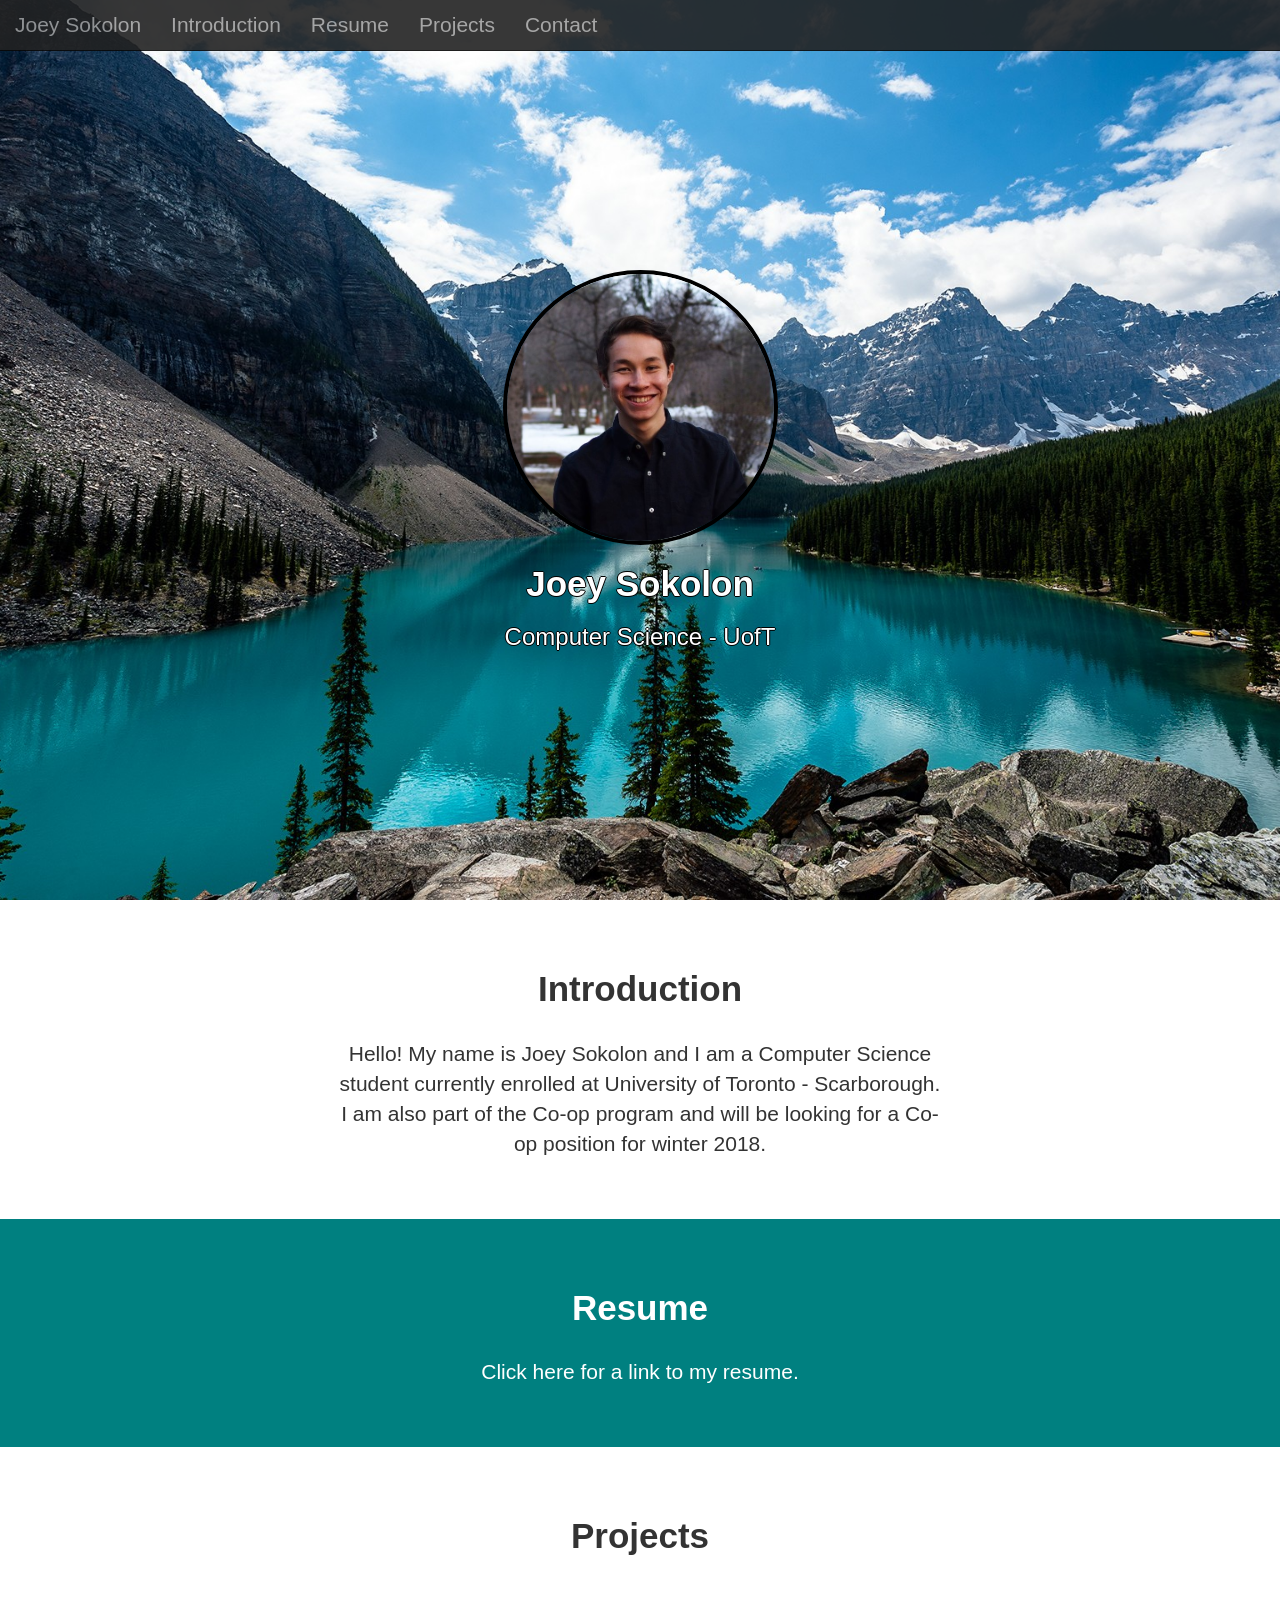
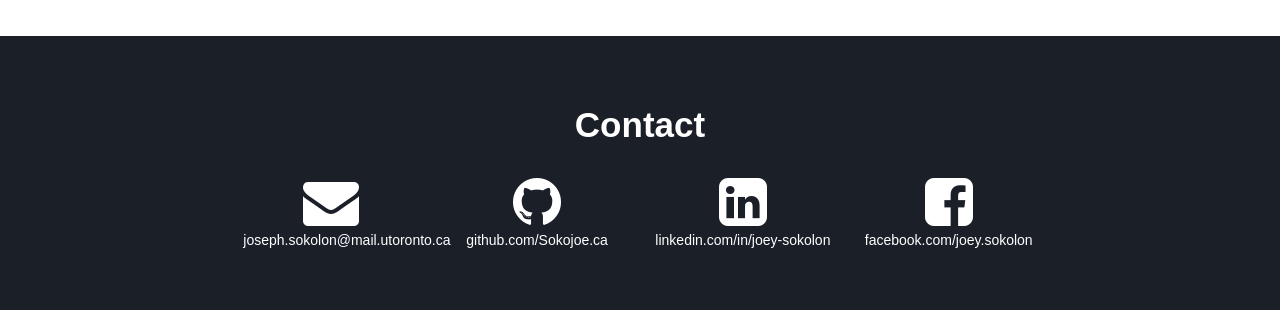
==== index.html @ 75c400eb "renamed main.html to index.html" ====
<!DOCTYPE html>
<html lang="en">

<head>
  <title>Joey Sokolon</title>
  <meta charset="utf-8">
  <meta name="viewport" content="width=device-width, initial-scale=1">
  <link rel="stylesheet" href="https://maxcdn.bootstrapcdn.com/bootstrap/3.3.7/css/bootstrap.min.css">
  <script src="https://ajax.googleapis.com/ajax/libs/jquery/3.2.1/jquery.min.js"></script>
  <script src="https://maxcdn.bootstrapcdn.com/bootstrap/3.3.7/js/bootstrap.min.js"></script>
  <link rel="stylesheet" href="https://cdnjs.cloudflare.com/ajax/libs/font-awesome/4.7.0/css/font-awesome.min.css">
  <link rel="stylesheet" type="text/css" href="css/main.css">
</head>

<body>
  <nav class="navbar navbar-inverse navbar-fixed-top">
    <div class="container-fluid">
      <div class="navbar-header">
        <button type="button" class="navbar-toggle" data-toggle="collapse" data-target="#myNavbar">
          <span class="icon-bar"></span>
          <span class="icon-bar"></span>
          <span class="icon-bar"></span>
        </button>
        <a class="navbar-brand" href="#">Joey Sokolon</a>
      </div>
      <div class="collapse navbar-collapse" id="myNavbar">
        <ul class="nav navbar-nav">
          <li><a href="#intro">Introduction</a></li>
          <li><a href="#resume">Resume</a></li>
          <li><a href="#projects">Projects</a></li>
          <li><a href="#contact">Contact</a></li>
        </ul>
      </div>
    </div>
  </nav>
  <div class="container-fluid" id="landing">
    <div class="row">
      <div class="col-xs-12 col-sm-6 col-sm-offset-3 text-center" id="pad">
        <img src="img/face.jpg" class="img-circle hidden-xs" id="face">
        <h1>Joey Sokolon</h1>
        <h3>Computer Science - UofT</h3>
      </div>
    </div>
  </div>
  <div class="container-fluid" id="intro">
    <div class="row">
      <div class="col-xs-12 col-sm-6 col-sm-offset-3 text-center">
        <h1>Introduction</h1>
        <br>
        <p>Hello! My name is Joey Sokolon and I am a Computer Science student currently enrolled at University of Toronto - Scarborough. I am also part of the Co-op program and will be looking for a Co-op position for winter 2018. </p>
      </div>
    </div>
  </div>
  <div class="container-fluid" id="resume">
    <div class="row">
      <div class="col-xs-12 col-sm-6 col-sm-offset-3 text-center">
        <h1>Resume</h1>
        <br>
        <p>Click here for a link to my resume.</p>
      </div>
    </div>
  </div>
  <div class="container-fluid" id="projects">
    <div class="row">
      <div class="col-xs-12 col-sm-8 col-sm-offset-2 text-center">
        <h1>Projects</h1>
        <br>
      </div>
    </div>
  </div>
  <div class="container-fluid" id="contact">
    <div class="row">
      <div class="col-xs-12 col-sm-8 col-sm-offset-2 text-center">
        <h1>Contact</h1>
        <br>
        <div class="col-xs-3 text-center">
          <i class="fa fa-envelope fa-4x" aria-hidden="true"></i>
          <p class="hidden-xs hidden-sm hidden-md tiny">joseph.sokolon@mail.utoronto.ca</p>
        </div>
        <div class="col-xs-3 text-center">
          <i class="fa fa-github fa-4x" aria-hidden="true"></i>
          <p class="hidden-xs hidden-sm hidden-md tiny">github.com/Sokojoe.ca</p>
        </div>
        <div class="col-xs-3 text-center">
          <i class="fa fa-linkedin-square fa-4x" aria-hidden="true"></i>
          <p class="hidden-xs hidden-sm hidden-md tiny">linkedin.com/in/joey-sokolon</p>
        </div>
        <div class="col-xs-3 text-center">
          <i class="fa fa-facebook-square fa-4x" aria-hidden="true"></i>
          <p class="hidden-xs hidden-sm hidden-md tiny">facebook.com/joey.sokolon</p>
        </div>
      </div>
    </div>
  </div>
</body>

</html>
---- css/main.css ----
h1 {
  font-size: 2.5em;
  font-weight: bold;
}

p {
  font-size: 1.5em;
}

.navbar {
  opacity: 0.9;
  font-size: 150%;

}

.navbar-brand {
  font-size: inherit;
}

#landing {
  height: 100vh;
  background-image: url("../img/lake.jpg");
  background-repeat: no-repeat;
  background-size: cover;
  background-position: center top;
  background-color: teal;
}

#face {
  width: 275px;
  border: 4px solid black;
}

#pad {
  margin-top: 30vh;
}
#landing {
  color: white;
  text-shadow: -1px 0 black, 0 1px black, 1px 0 black, 0 -1px black;
}

#intro {
  padding-top: 50px;
  padding-bottom: 50px;
}

#resume {
  background-color: teal;
  color: white;
  padding-top: 50px;
  padding-bottom: 50px;
}

#projects {
  padding-top: 50px;
  padding-bottom: 50px;
}

#contact {
  background-color: #1a1f28;
  color: white;
  padding-top: 50px;
  padding-bottom: 50px;
  font-size:
}

.tiny {
  font-size: 100%;
}
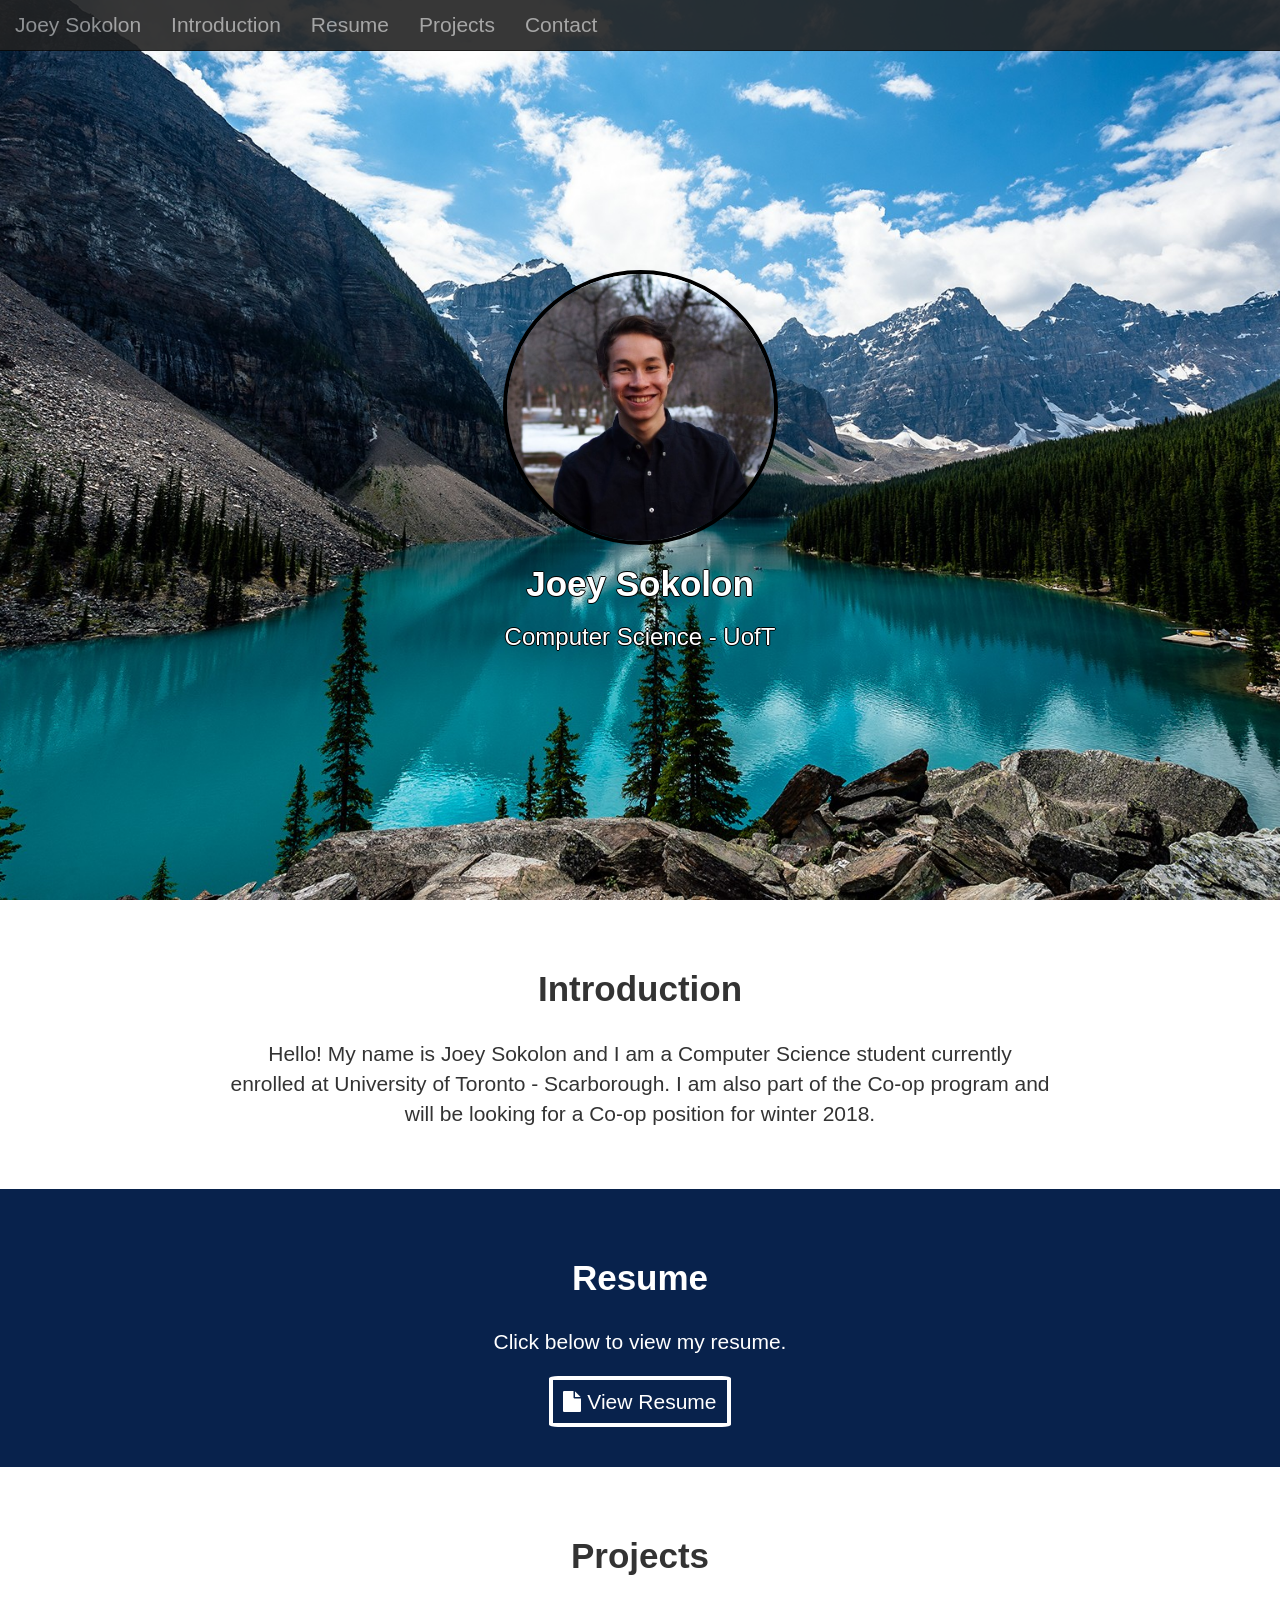
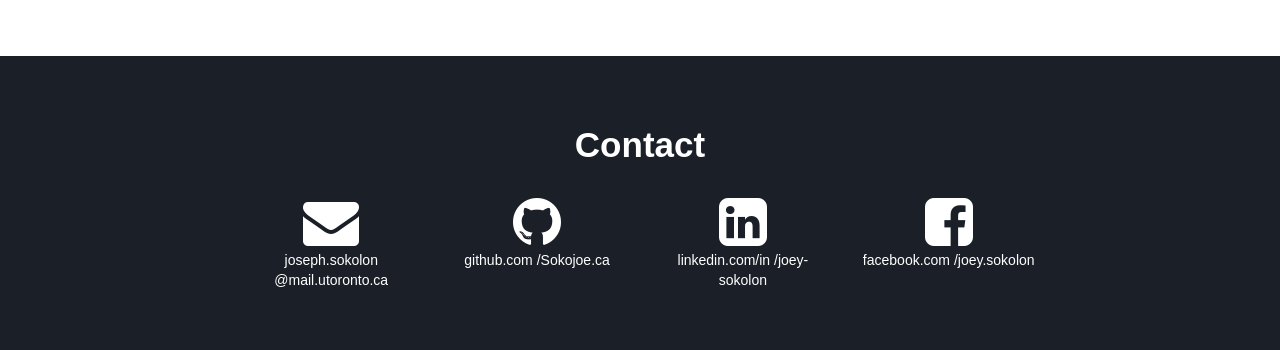
==== commit a4a5addc: "Added Resume button, made contact buttons link correctly, added html comments." ====
--- a/index.html
+++ b/index.html
@@ -5,14 +5,18 @@
   <title>Joey Sokolon</title>
   <meta charset="utf-8">
   <meta name="viewport" content="width=device-width, initial-scale=1">
+  <!-- Bootstrap 3 Stuff -->
   <link rel="stylesheet" href="https://maxcdn.bootstrapcdn.com/bootstrap/3.3.7/css/bootstrap.min.css">
   <script src="https://ajax.googleapis.com/ajax/libs/jquery/3.2.1/jquery.min.js"></script>
   <script src="https://maxcdn.bootstrapcdn.com/bootstrap/3.3.7/js/bootstrap.min.js"></script>
+  <!--Awesome Font Icons-->
   <link rel="stylesheet" href="https://cdnjs.cloudflare.com/ajax/libs/font-awesome/4.7.0/css/font-awesome.min.css">
+  <!--My own Stylesheet-->
   <link rel="stylesheet" type="text/css" href="css/main.css">
 </head>
 
 <body>
+   <!--Navigation Bar-->
   <nav class="navbar navbar-inverse navbar-fixed-top">
     <div class="container-fluid">
       <div class="navbar-header">
@@ -21,7 +25,7 @@
           <span class="icon-bar"></span>
           <span class="icon-bar"></span>
         </button>
-        <a class="navbar-brand" href="#">Joey Sokolon</a>
+        <a class="navbar-brand" href="#top">Joey Sokolon</a>
       </div>
       <div class="collapse navbar-collapse" id="myNavbar">
         <ul class="nav navbar-nav">
@@ -33,7 +37,8 @@
       </div>
     </div>
   </nav>
-  <div class="container-fluid" id="landing">
+  <!--Landing Screen-->
+  <div class="container-fluid" id="top">
     <div class="row">
       <div class="col-xs-12 col-sm-6 col-sm-offset-3 text-center" id="pad">
         <img src="img/face.jpg" class="img-circle hidden-xs" id="face">
@@ -42,24 +47,31 @@
       </div>
     </div>
   </div>
+  <!-- Introduction -->
   <div class="container-fluid" id="intro">
     <div class="row">
-      <div class="col-xs-12 col-sm-6 col-sm-offset-3 text-center">
+      <div class="col-xs-12 col-sm-8 col-sm-offset-2 text-center">
         <h1>Introduction</h1>
         <br>
         <p>Hello! My name is Joey Sokolon and I am a Computer Science student currently enrolled at University of Toronto - Scarborough. I am also part of the Co-op program and will be looking for a Co-op position for winter 2018. </p>
       </div>
     </div>
   </div>
+  <!-- Resume -->
   <div class="container-fluid" id="resume">
     <div class="row">
       <div class="col-xs-12 col-sm-6 col-sm-offset-3 text-center">
         <h1>Resume</h1>
         <br>
-        <p>Click here for a link to my resume.</p>
+        <p>Click below to view my resume.</p>
+        <br>
+        <a class="resumebtn" href="#top">
+          <i class="fa fa-file" aria-hidden="true"></i> View Resume
+        </a>
       </div>
     </div>
   </div>
+  <!-- Projects -->
   <div class="container-fluid" id="projects">
     <div class="row">
       <div class="col-xs-12 col-sm-8 col-sm-offset-2 text-center">
@@ -68,26 +80,35 @@
       </div>
     </div>
   </div>
+  <!-- Contact Me -->
   <div class="container-fluid" id="contact">
     <div class="row">
       <div class="col-xs-12 col-sm-8 col-sm-offset-2 text-center">
         <h1>Contact</h1>
         <br>
         <div class="col-xs-3 text-center">
-          <i class="fa fa-envelope fa-4x" aria-hidden="true"></i>
-          <p class="hidden-xs hidden-sm hidden-md tiny">joseph.sokolon@mail.utoronto.ca</p>
+          <a href="mailto:joseph.sokolon@mail.utoronto.ca">
+            <i class="fa fa-envelope fa-4x" aria-hidden="true"></i>
+            <p class="hidden-xs hidden-sm tiny">joseph.sokolon @mail.utoronto.ca</p>
+          </a>
         </div>
         <div class="col-xs-3 text-center">
-          <i class="fa fa-github fa-4x" aria-hidden="true"></i>
-          <p class="hidden-xs hidden-sm hidden-md tiny">github.com/Sokojoe.ca</p>
+          <a href="https://github.com/Sokojoe">
+            <i class="fa fa-github fa-4x" aria-hidden="true"></i>
+            <p class="hidden-xs hidden-sm tiny">github.com /Sokojoe.ca</p>
+          </a>
         </div>
         <div class="col-xs-3 text-center">
-          <i class="fa fa-linkedin-square fa-4x" aria-hidden="true"></i>
-          <p class="hidden-xs hidden-sm hidden-md tiny">linkedin.com/in/joey-sokolon</p>
+          <a href="https://www.linkedin.com/in/joey-sokolon/">
+            <i class="fa fa-linkedin-square fa-4x" aria-hidden="true"></i>
+            <p class="hidden-xs hidden-sm tiny">linkedin.com/in /joey-sokolon</p>
+          </a>
         </div>
         <div class="col-xs-3 text-center">
-          <i class="fa fa-facebook-square fa-4x" aria-hidden="true"></i>
-          <p class="hidden-xs hidden-sm hidden-md tiny">facebook.com/joey.sokolon</p>
+          <a href="https://www.facebook.com/joey.sokolon">
+            <i class="fa fa-facebook-square fa-4x" aria-hidden="true"></i>
+            <p class="hidden-xs hidden-sm tiny">facebook.com /joey.sokolon</p>
+          </a>
         </div>
       </div>
     </div>
--- a/css/main.css
+++ b/css/main.css
@@ -10,14 +10,13 @@
 .navbar {
   opacity: 0.9;
   font-size: 150%;
-
 }
 
 .navbar-brand {
   font-size: inherit;
 }
 
-#landing {
+#top {
   height: 100vh;
   background-image: url("../img/lake.jpg");
   background-repeat: no-repeat;
@@ -34,7 +33,8 @@
 #pad {
   margin-top: 30vh;
 }
-#landing {
+
+#top {
   color: white;
   text-shadow: -1px 0 black, 0 1px black, 1px 0 black, 0 -1px black;
 }
@@ -45,10 +45,25 @@
 }
 
 #resume {
-  background-color: teal;
+  background-color:#08224c;
   color: white;
   padding-top: 50px;
   padding-bottom: 50px;
+}
+
+.resumebtn {
+  font-size: 1.5em;
+  background-color: inherit;
+  color: inherit;
+  padding: 10px;
+  border: 4px solid white;
+  border-radius: 5%;
+}
+
+a.resumebtn:hover {
+  background-color: white;
+  color: #08224c;
+  cursor:pointer;
 }
 
 #projects {
@@ -58,10 +73,17 @@
 
 #contact {
   background-color: #1a1f28;
-  color: white;
   padding-top: 50px;
   padding-bottom: 50px;
-  font-size:
+  color: white;
+}
+
+a {
+  color: white;
+}
+
+a:hover {
+  text-decoration: none;
 }
 
 .tiny {
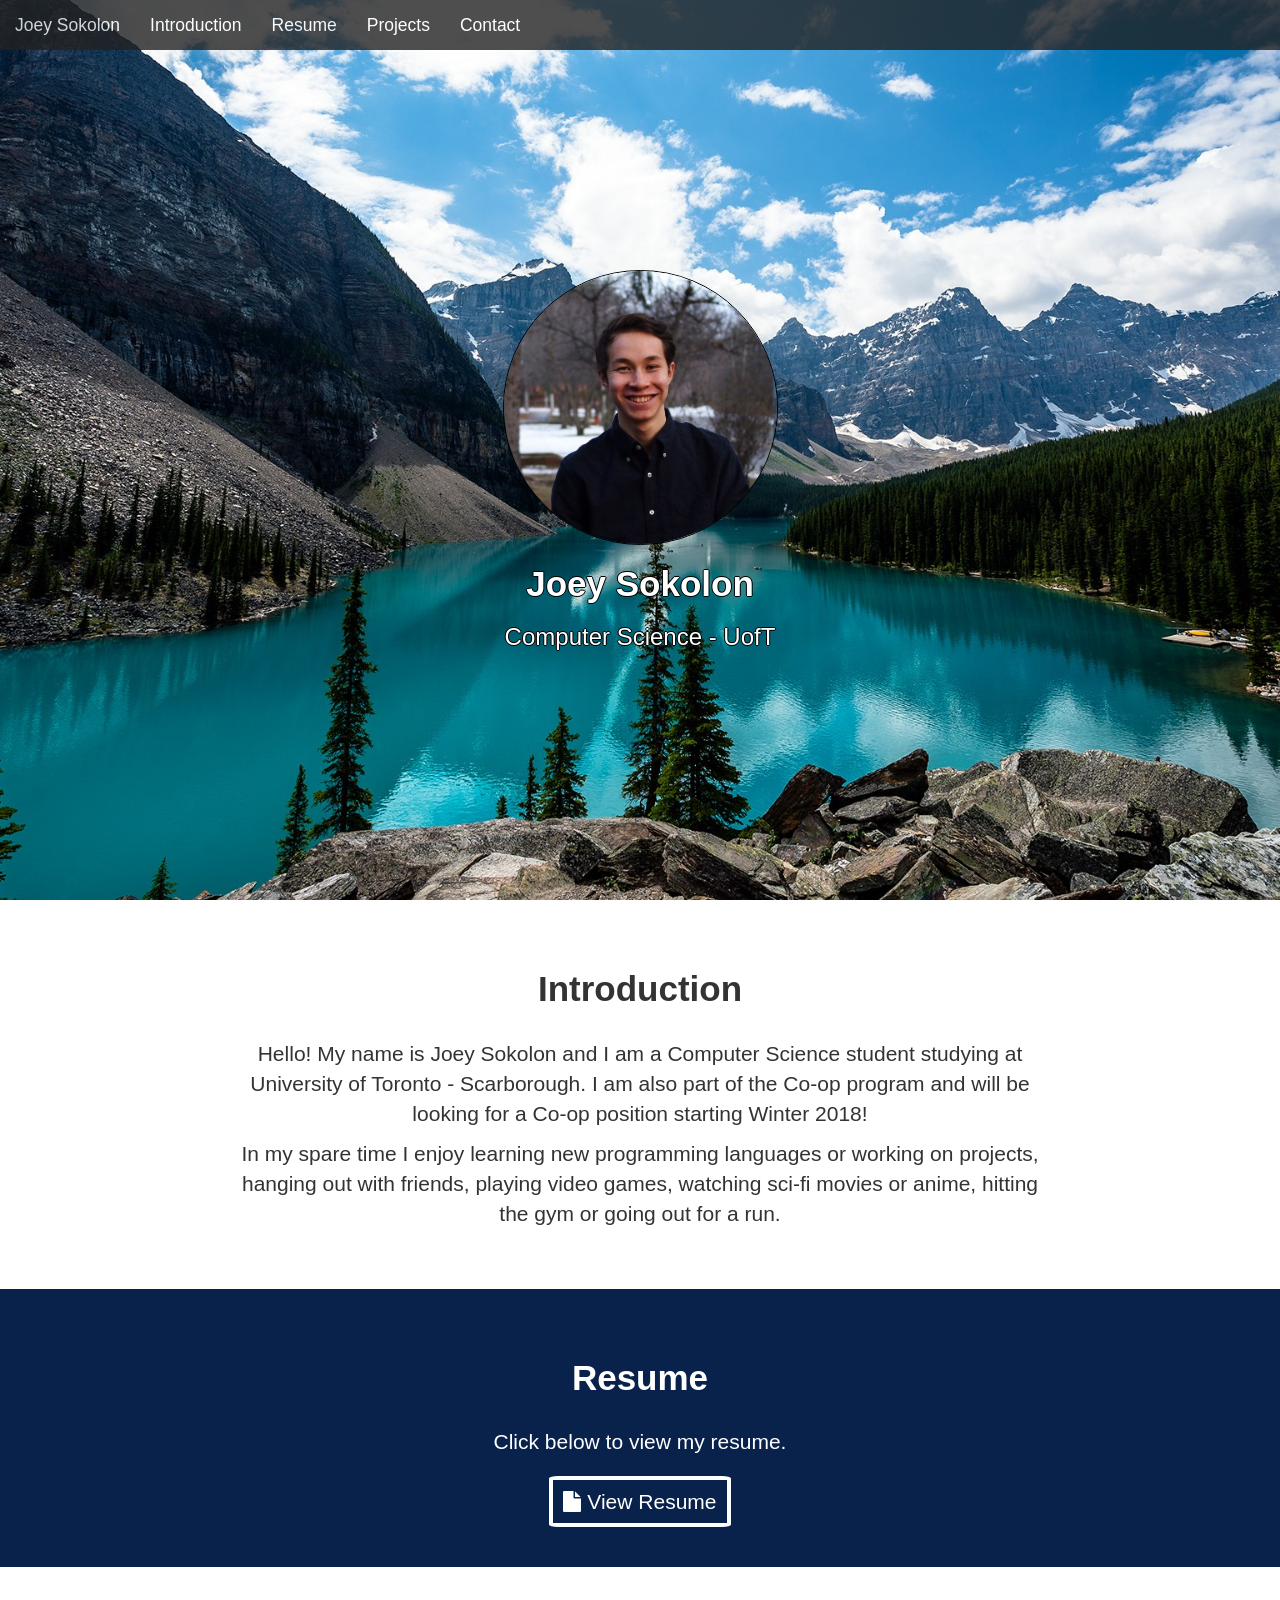
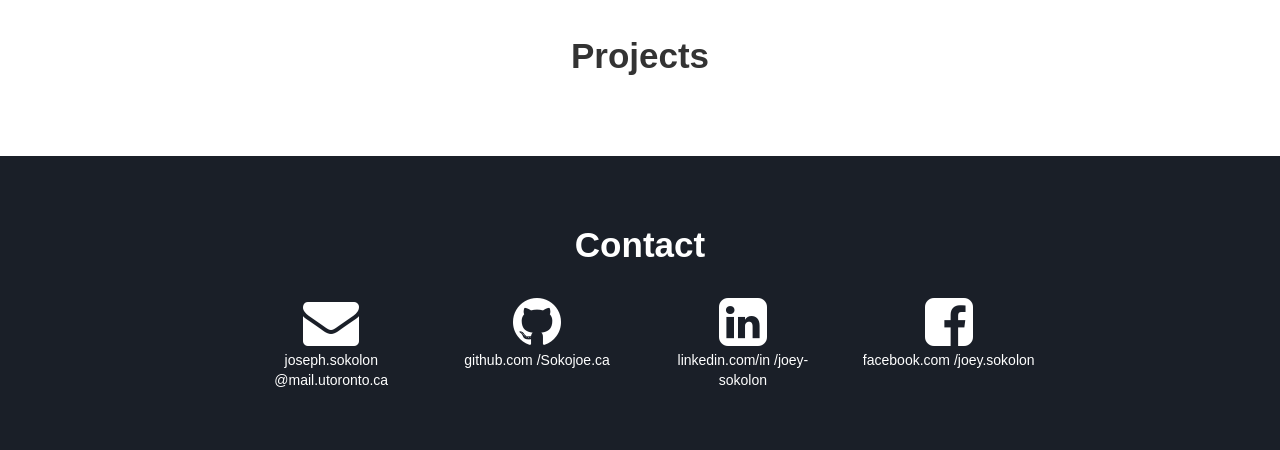
==== commit 3c4e56cd: "Made changes to navbar and intro text, added resume" ====
--- a/index.html
+++ b/index.html
@@ -16,8 +16,8 @@
 </head>
 
 <body>
-   <!--Navigation Bar-->
-  <nav class="navbar navbar-inverse navbar-fixed-top">
+  <!--Navigation Bar-->
+  <nav class="navbar navbar-inverse navbar-fixed-top" id="custom-navbar">
     <div class="container-fluid">
       <div class="navbar-header">
         <button type="button" class="navbar-toggle" data-toggle="collapse" data-target="#myNavbar">
@@ -53,7 +53,10 @@
       <div class="col-xs-12 col-sm-8 col-sm-offset-2 text-center">
         <h1>Introduction</h1>
         <br>
-        <p>Hello! My name is Joey Sokolon and I am a Computer Science student currently enrolled at University of Toronto - Scarborough. I am also part of the Co-op program and will be looking for a Co-op position for winter 2018. </p>
+        <p>Hello! My name is Joey Sokolon and I am a Computer Science student studying at University of Toronto - Scarborough. I am also part of the Co-op program and will be looking for a Co-op position starting Winter 2018!
+        </p>
+        <p> In my spare time I enjoy learning new programming languages or working on projects, hanging out with friends, playing video games, watching sci-fi movies or anime, hitting the gym or going out for a run.
+        </p>
       </div>
     </div>
   </div>
@@ -65,7 +68,7 @@
         <br>
         <p>Click below to view my resume.</p>
         <br>
-        <a class="resumebtn" href="#top">
+        <a class="resumebtn" href="doc/Resume.pdf">
           <i class="fa fa-file" aria-hidden="true"></i> View Resume
         </a>
       </div>
--- a/css/main.css
+++ b/css/main.css
@@ -8,13 +8,27 @@
 }
 
 .navbar {
-  opacity: 0.9;
-  font-size: 150%;
+  opacity: 0.80;
+  font-size: 125%;
+  border: 0px;
 }
 
-.navbar-brand {
+#custom-navbar .navbar-nav>li>a{
+  color: white;
+  font-weight: normal;
+}
+
+#custom-navbar .navbar-brand{
+  color: white;
+  font-weight: normal;
   font-size: inherit;
 }
+
+#custom-navbar .navbar-nav>li>a:hover{
+  color: lightblue;
+  text-decoration: underline;
+}
+
 
 #top {
   height: 100vh;
@@ -27,7 +41,7 @@
 
 #face {
   width: 275px;
-  border: 4px solid black;
+  border: 1px solid black;
 }
 
 #pad {
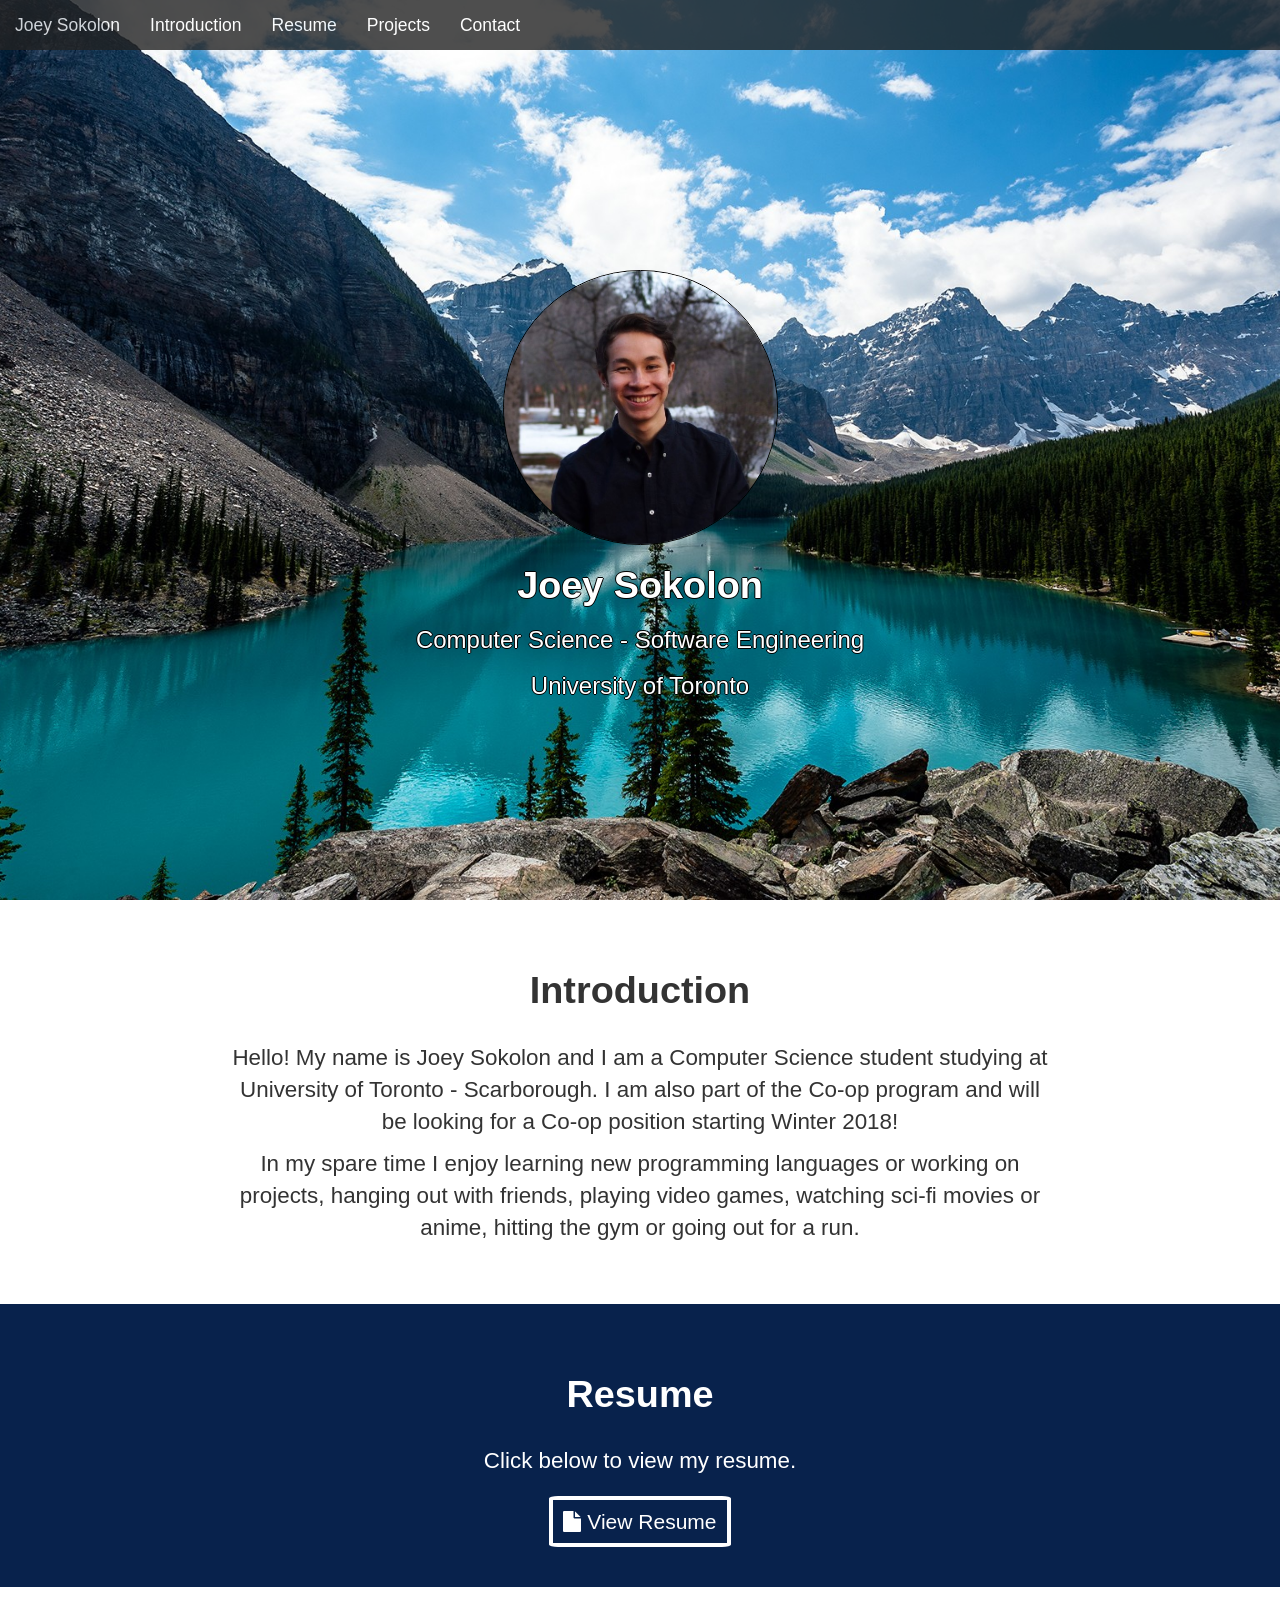
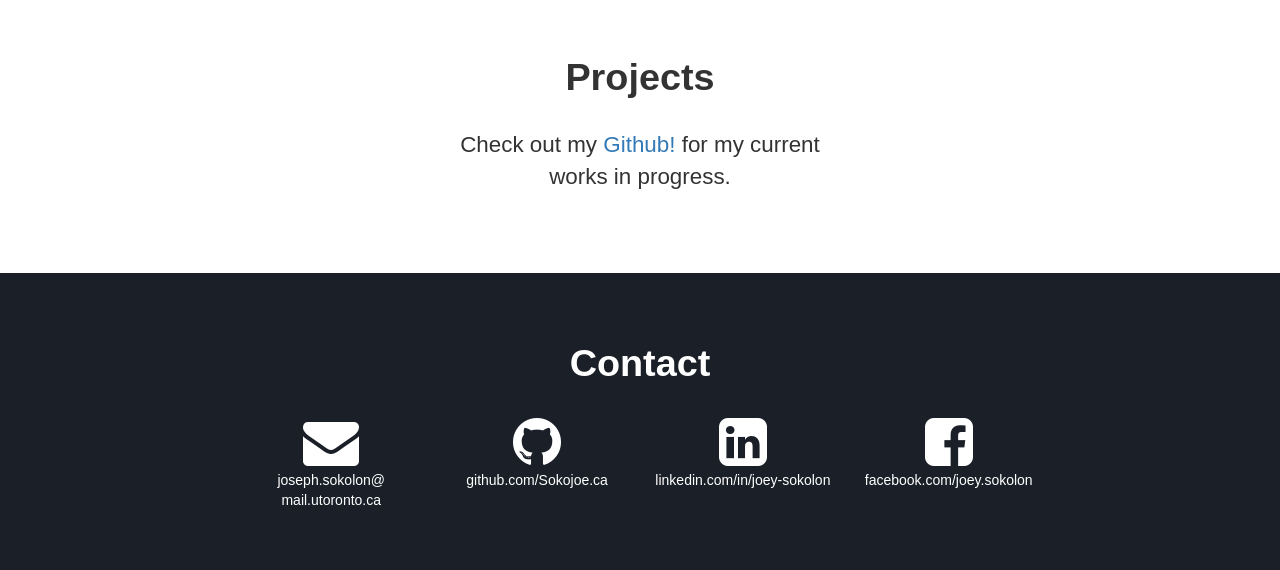
==== commit a49238a6: "Added link to github from projects section. Tweaked text size and hyperlink colors." ====
--- a/index.html
+++ b/index.html
@@ -43,7 +43,8 @@
       <div class="col-xs-12 col-sm-6 col-sm-offset-3 text-center" id="pad">
         <img src="img/face.jpg" class="img-circle hidden-xs" id="face">
         <h1>Joey Sokolon</h1>
-        <h3>Computer Science - UofT</h3>
+        <h3>Computer Science - Software Engineering</h3>
+        <h3>University of Toronto</h3>
       </div>
     </div>
   </div>
@@ -77,8 +78,10 @@
   <!-- Projects -->
   <div class="container-fluid" id="projects">
     <div class="row">
-      <div class="col-xs-12 col-sm-8 col-sm-offset-2 text-center">
+      <div class="col-xs-12 col-sm-8 col-sm-offset-2 col-md-4 col-md-offset-4 text-center">
         <h1>Projects</h1>
+        <br>
+        <p>Check out my <a href="https://github.com/Sokojoe?tab=repositories">Github!</a> for my current works in progress.</p>
         <br>
       </div>
     </div>
@@ -90,27 +93,27 @@
         <h1>Contact</h1>
         <br>
         <div class="col-xs-3 text-center">
-          <a href="mailto:joseph.sokolon@mail.utoronto.ca">
+          <a class="contactbtn" href="mailto:joseph.sokolon@mail.utoronto.ca">
             <i class="fa fa-envelope fa-4x" aria-hidden="true"></i>
-            <p class="hidden-xs hidden-sm tiny">joseph.sokolon @mail.utoronto.ca</p>
+            <p class="hidden-xs hidden-sm tiny">joseph.sokolon@<wbr>mail.utoronto.ca</p>
           </a>
         </div>
         <div class="col-xs-3 text-center">
-          <a href="https://github.com/Sokojoe">
+          <a class="contactbtn" href="https://github.com/Sokojoe">
             <i class="fa fa-github fa-4x" aria-hidden="true"></i>
-            <p class="hidden-xs hidden-sm tiny">github.com /Sokojoe.ca</p>
+            <p class="hidden-xs hidden-sm tiny">github.com/Sokojoe.ca</p>
           </a>
         </div>
         <div class="col-xs-3 text-center">
-          <a href="https://www.linkedin.com/in/joey-sokolon/">
+          <a class="contactbtn" href="https://www.linkedin.com/in/joey-sokolon/">
             <i class="fa fa-linkedin-square fa-4x" aria-hidden="true"></i>
-            <p class="hidden-xs hidden-sm tiny">linkedin.com/in /joey-sokolon</p>
+            <p class="hidden-xs hidden-sm tiny">linkedin.com/in/joey-sokolon</p>
           </a>
         </div>
         <div class="col-xs-3 text-center">
-          <a href="https://www.facebook.com/joey.sokolon">
+          <a class="contactbtn" href="https://www.facebook.com/joey.sokolon">
             <i class="fa fa-facebook-square fa-4x" aria-hidden="true"></i>
-            <p class="hidden-xs hidden-sm tiny">facebook.com /joey.sokolon</p>
+            <p class="hidden-xs hidden-sm tiny">facebook.com/joey.sokolon</p>
           </a>
         </div>
       </div>
--- a/css/main.css
+++ b/css/main.css
@@ -1,10 +1,10 @@
 h1 {
-  font-size: 2.5em;
+  font-size: 2.7em;
   font-weight: bold;
 }
 
 p {
-  font-size: 1.5em;
+  font-size: 1.6em;
 }
 
 .navbar {
@@ -25,7 +25,7 @@
 }
 
 #custom-navbar .navbar-nav>li>a:hover{
-  color: lightblue;
+  color: lightskyblue;
   text-decoration: underline;
 }
 
@@ -78,6 +78,7 @@
   background-color: white;
   color: #08224c;
   cursor:pointer;
+  text-decoration: none;
 }
 
 #projects {
@@ -92,12 +93,13 @@
   color: white;
 }
 
-a {
+a.contactbtn {
   color: white;
 }
 
-a:hover {
+a.contactbtn:hover {
   text-decoration: none;
+  color: lightskyblue;
 }
 
 .tiny {
